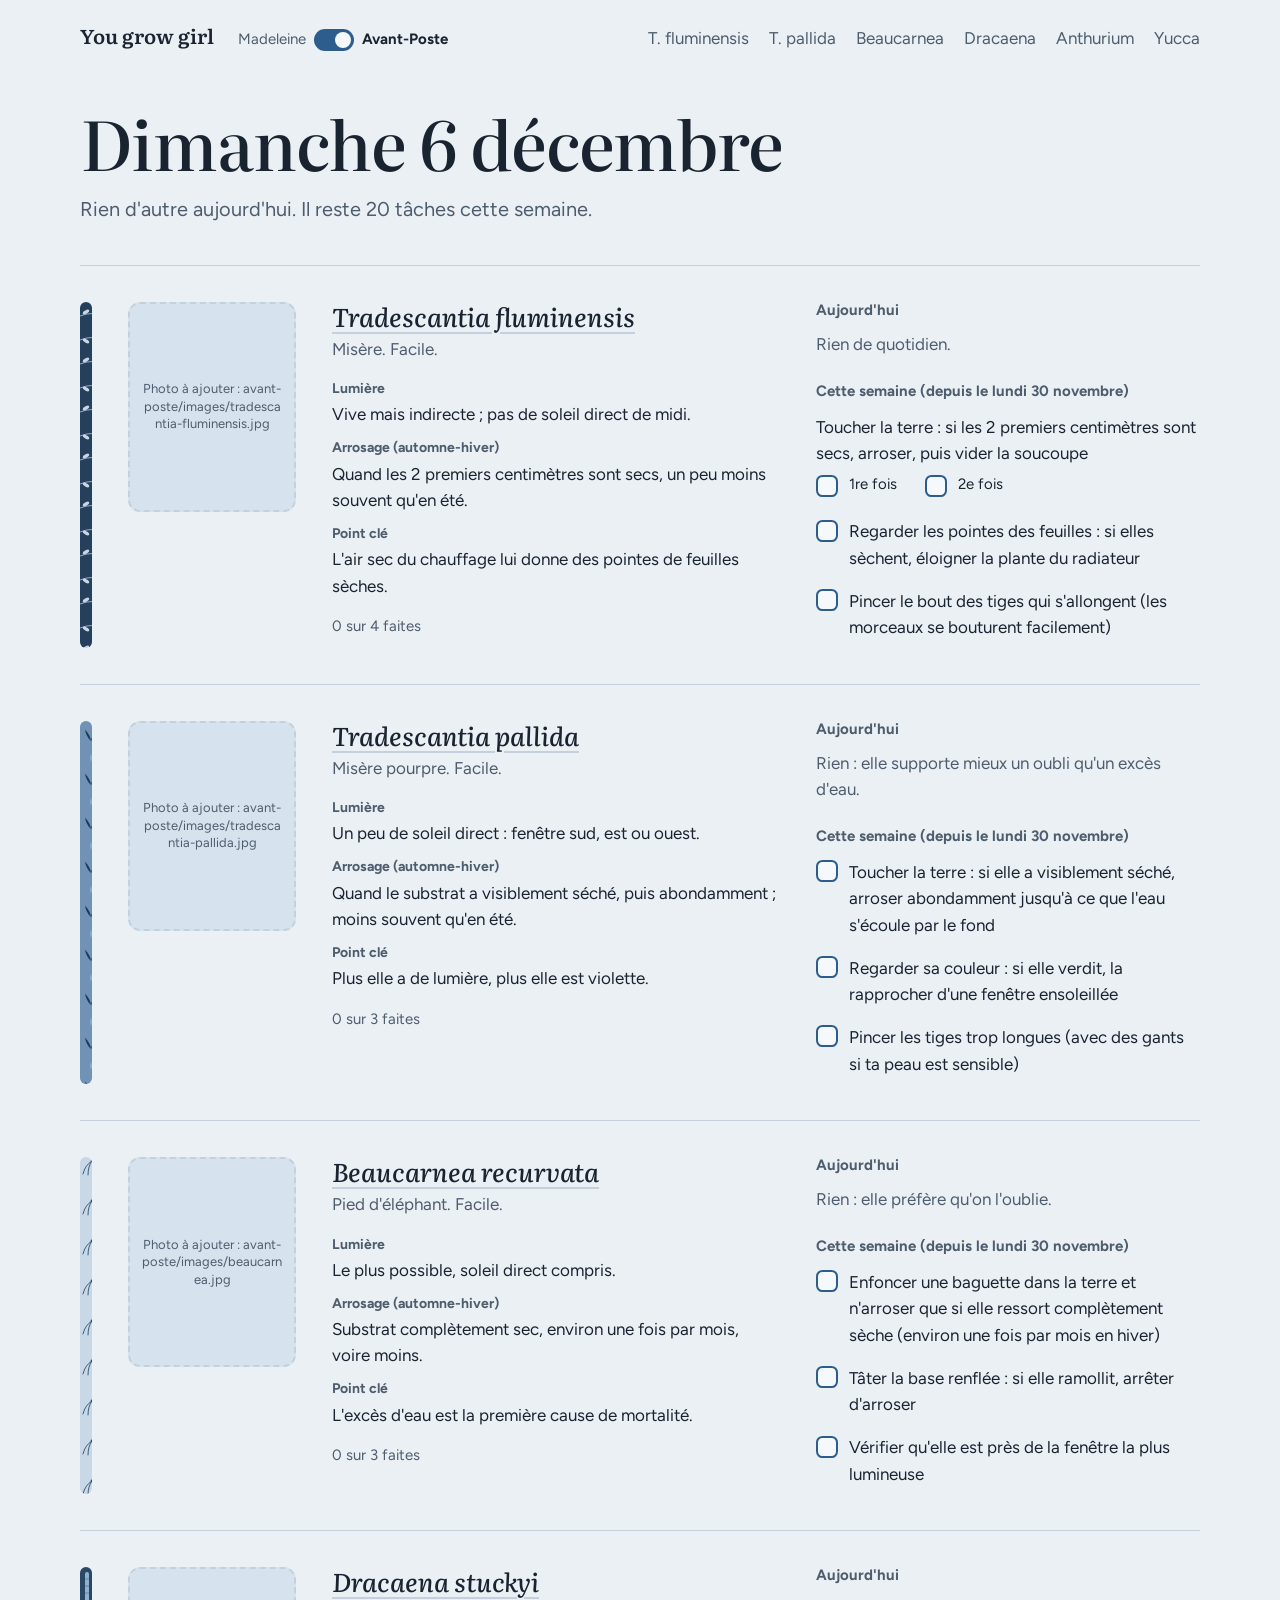
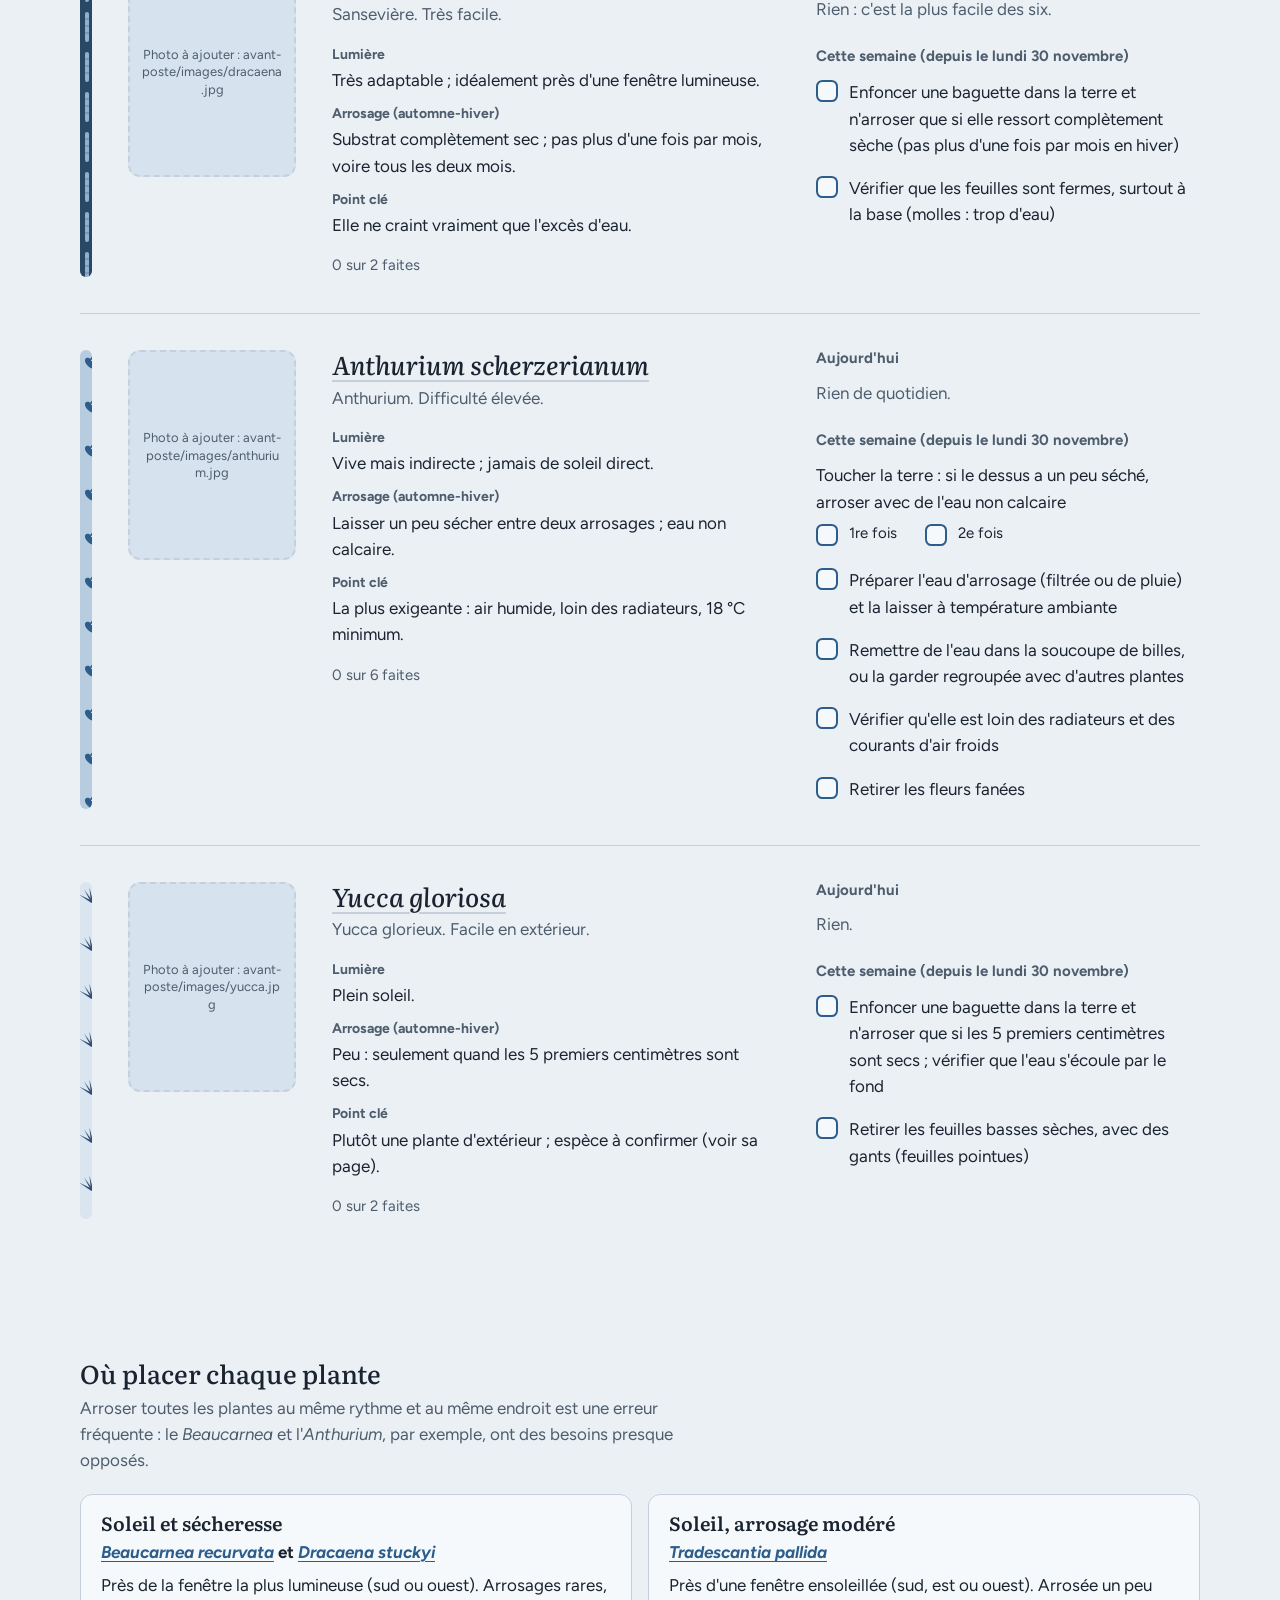
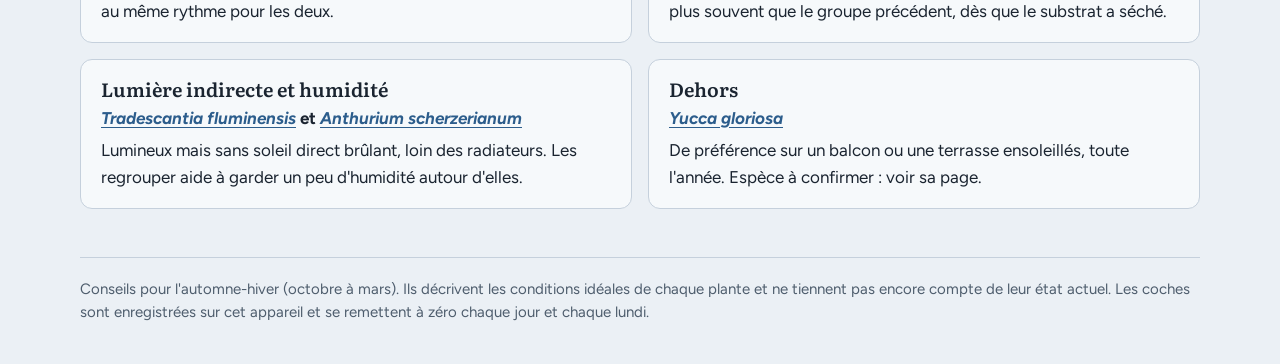
==== avant-poste/index.html @ feb4496c "Add files via upload" ====
<!doctype html>
<html lang="fr" data-version="avant-poste">
<head>
  <meta charset="utf-8">
  <meta name="viewport" content="width=device-width, initial-scale=1">
  <title>Avant-Poste — You grow girl</title>
  <meta name="description" content="Les plantes de l'Avant-Poste : ce dont chacune a besoin, et ce qu'il y a à faire cette semaine.">
  <link rel="icon" href="favicon.svg" type="image/svg+xml">
  <link rel="preconnect" href="https://fonts.googleapis.com">
  <link rel="preconnect" href="https://fonts.gstatic.com" crossorigin>
  <link rel="stylesheet" href="https://fonts.googleapis.com/css2?family=Figtree:ital,wght@0,400;0,600;0,700;1,400&amp;family=Literata:ital,opsz,wght@0,7..72,400..700;1,7..72,400..700&amp;display=swap">
  <link rel="stylesheet" href="../style.css">
</head>
<body>

  <header class="entete conteneur">
    <div class="entete-marque">
      <a class="marque" href="index.html">You grow girl</a>
      <a class="bascule" href="../index.html" aria-label="Passer aux plantes de Madeleine">
        <span class="bascule-nom">Madeleine</span>
        <span class="bascule-rail" aria-hidden="true"><span class="bascule-bouton"></span></span>
        <span class="bascule-nom est-actif">Avant-Poste</span>
      </a>
    </div>
    <nav aria-label="Pages des plantes de l'Avant-Poste">
      <ul class="nav-plantes">
        <li><a href="tradescantia-fluminensis.html">T. fluminensis</a></li>
        <li><a href="tradescantia-pallida.html">T. pallida</a></li>
        <li><a href="beaucarnea.html">Beaucarnea</a></li>
        <li><a href="dracaena.html">Dracaena</a></li>
        <li><a href="anthurium.html">Anthurium</a></li>
        <li><a href="yucca.html">Yucca</a></li>
      </ul>
    </nav>
  </header>

  <main class="conteneur">

    <section class="aujourdhui" aria-labelledby="titre-jour">
      <h1 id="titre-jour" data-date>Aujourd'hui</h1>
      <p class="resume" data-resume>Ce dont chaque plante de l'Avant-Poste a besoin, et ce qu'il y a à faire cette semaine.</p>
      <p class="alerte-stockage" data-alerte-stockage hidden>
        Ce navigateur n'enregistre pas les coches : elles disparaîtront si tu recharges la page.
        Vérifie que tu n'es pas en navigation privée.
      </p>
    </section>

    <ol class="lignes" aria-label="Plantes de l'Avant-Poste">

      <!-- ===== Tradescantia fluminensis ===== -->
      <li class="ligne" id="tradescantia-fluminensis">
        <div class="motif motif-tradescantia-fluminensis" aria-hidden="true"></div>
        <figure class="photo ligne-photo">
          <div class="cadre" data-vide="Photo à ajouter : avant-poste/images/tradescantia-fluminensis.jpg">
            <img src="images/tradescantia-fluminensis.jpg" alt="La misère de la coloc" loading="lazy"
                 onerror="this.closest('figure').classList.add('vide');">
          </div>
        </figure>
        <div class="ligne-infos">
          <h2><a href="tradescantia-fluminensis.html"><i>Tradescantia fluminensis</i></a></h2>
          <p class="ligne-sous-titre">Misère. Facile.</p>
          <dl class="consignes">
            <div><dt>Lumière</dt><dd>Vive mais indirecte ; pas de soleil direct de midi.</dd></div>
            <div><dt>Arrosage (automne-hiver)</dt><dd>Quand les 2 premiers centimètres sont secs, un peu moins souvent qu'en été.</dd></div>
            <div><dt>Point clé</dt><dd>L'air sec du chauffage lui donne des pointes de feuilles sèches.</dd></div>
          </dl>
          <p class="ligne-progres" data-resume-plante="tradescantia-fluminensis"></p>
        </div>
        <div class="ligne-taches" data-taches="tradescantia-fluminensis" data-niveau="3"></div>
      </li>
      <!-- ===== Tradescantia pallida ===== -->
      <li class="ligne" id="tradescantia-pallida">
        <div class="motif motif-tradescantia-pallida" aria-hidden="true"></div>
        <figure class="photo ligne-photo">
          <div class="cadre" data-vide="Photo à ajouter : avant-poste/images/tradescantia-pallida.jpg">
            <img src="images/tradescantia-pallida.jpg" alt="La misère pourpre de la coloc" loading="lazy"
                 onerror="this.closest('figure').classList.add('vide');">
          </div>
        </figure>
        <div class="ligne-infos">
          <h2><a href="tradescantia-pallida.html"><i>Tradescantia pallida</i></a></h2>
          <p class="ligne-sous-titre">Misère pourpre. Facile.</p>
          <dl class="consignes">
            <div><dt>Lumière</dt><dd>Un peu de soleil direct : fenêtre sud, est ou ouest.</dd></div>
            <div><dt>Arrosage (automne-hiver)</dt><dd>Quand le substrat a visiblement séché, puis abondamment ; moins souvent qu'en été.</dd></div>
            <div><dt>Point clé</dt><dd>Plus elle a de lumière, plus elle est violette.</dd></div>
          </dl>
          <p class="ligne-progres" data-resume-plante="tradescantia-pallida"></p>
        </div>
        <div class="ligne-taches" data-taches="tradescantia-pallida" data-niveau="3"></div>
      </li>
      <!-- ===== Beaucarnea recurvata ===== -->
      <li class="ligne" id="beaucarnea">
        <div class="motif motif-beaucarnea" aria-hidden="true"></div>
        <figure class="photo ligne-photo">
          <div class="cadre" data-vide="Photo à ajouter : avant-poste/images/beaucarnea.jpg">
            <img src="images/beaucarnea.jpg" alt="Le pied d'éléphant de la coloc" loading="lazy"
                 onerror="this.closest('figure').classList.add('vide');">
          </div>
        </figure>
        <div class="ligne-infos">
          <h2><a href="beaucarnea.html"><i>Beaucarnea recurvata</i></a></h2>
          <p class="ligne-sous-titre">Pied d'éléphant. Facile.</p>
          <dl class="consignes">
            <div><dt>Lumière</dt><dd>Le plus possible, soleil direct compris.</dd></div>
            <div><dt>Arrosage (automne-hiver)</dt><dd>Substrat complètement sec, environ une fois par mois, voire moins.</dd></div>
            <div><dt>Point clé</dt><dd>L'excès d'eau est la première cause de mortalité.</dd></div>
          </dl>
          <p class="ligne-progres" data-resume-plante="beaucarnea"></p>
        </div>
        <div class="ligne-taches" data-taches="beaucarnea" data-niveau="3"></div>
      </li>
      <!-- ===== Dracaena stuckyi ===== -->
      <li class="ligne" id="dracaena">
        <div class="motif motif-dracaena" aria-hidden="true"></div>
        <figure class="photo ligne-photo">
          <div class="cadre" data-vide="Photo à ajouter : avant-poste/images/dracaena.jpg">
            <img src="images/dracaena.jpg" alt="La sansevière de la coloc" loading="lazy"
                 onerror="this.closest('figure').classList.add('vide');">
          </div>
        </figure>
        <div class="ligne-infos">
          <h2><a href="dracaena.html"><i>Dracaena stuckyi</i></a></h2>
          <p class="ligne-sous-titre">Sansevière. Très facile.</p>
          <dl class="consignes">
            <div><dt>Lumière</dt><dd>Très adaptable ; idéalement près d'une fenêtre lumineuse.</dd></div>
            <div><dt>Arrosage (automne-hiver)</dt><dd>Substrat complètement sec ; pas plus d'une fois par mois, voire tous les deux mois.</dd></div>
            <div><dt>Point clé</dt><dd>Elle ne craint vraiment que l'excès d'eau.</dd></div>
          </dl>
          <p class="ligne-progres" data-resume-plante="dracaena"></p>
        </div>
        <div class="ligne-taches" data-taches="dracaena" data-niveau="3"></div>
      </li>
      <!-- ===== Anthurium scherzerianum ===== -->
      <li class="ligne" id="anthurium">
        <div class="motif motif-anthurium" aria-hidden="true"></div>
        <figure class="photo ligne-photo">
          <div class="cadre" data-vide="Photo à ajouter : avant-poste/images/anthurium.jpg">
            <img src="images/anthurium.jpg" alt="L'anthurium de la coloc" loading="lazy"
                 onerror="this.closest('figure').classList.add('vide');">
          </div>
        </figure>
        <div class="ligne-infos">
          <h2><a href="anthurium.html"><i>Anthurium scherzerianum</i></a></h2>
          <p class="ligne-sous-titre">Anthurium. Difficulté élevée.</p>
          <dl class="consignes">
            <div><dt>Lumière</dt><dd>Vive mais indirecte ; jamais de soleil direct.</dd></div>
            <div><dt>Arrosage (automne-hiver)</dt><dd>Laisser un peu sécher entre deux arrosages ; eau non calcaire.</dd></div>
            <div><dt>Point clé</dt><dd>La plus exigeante : air humide, loin des radiateurs, 18 °C minimum.</dd></div>
          </dl>
          <p class="ligne-progres" data-resume-plante="anthurium"></p>
        </div>
        <div class="ligne-taches" data-taches="anthurium" data-niveau="3"></div>
      </li>
      <!-- ===== Yucca gloriosa ===== -->
      <li class="ligne" id="yucca">
        <div class="motif motif-yucca" aria-hidden="true"></div>
        <figure class="photo ligne-photo">
          <div class="cadre" data-vide="Photo à ajouter : avant-poste/images/yucca.jpg">
            <img src="images/yucca.jpg" alt="Le yucca de la coloc" loading="lazy"
                 onerror="this.closest('figure').classList.add('vide');">
          </div>
        </figure>
        <div class="ligne-infos">
          <h2><a href="yucca.html"><i>Yucca gloriosa</i></a></h2>
          <p class="ligne-sous-titre">Yucca glorieux. Facile en extérieur.</p>
          <dl class="consignes">
            <div><dt>Lumière</dt><dd>Plein soleil.</dd></div>
            <div><dt>Arrosage (automne-hiver)</dt><dd>Peu : seulement quand les 5 premiers centimètres sont secs.</dd></div>
            <div><dt>Point clé</dt><dd>Plutôt une plante d'extérieur ; espèce à confirmer (voir sa page).</dd></div>
          </dl>
          <p class="ligne-progres" data-resume-plante="yucca"></p>
        </div>
        <div class="ligne-taches" data-taches="yucca" data-niveau="3"></div>
      </li>

    </ol>

    <section class="section" aria-labelledby="titre-groupes">
      <h2 id="titre-groupes">Où placer chaque plante</h2>
      <p class="section-note">Arroser toutes les plantes au même rythme et au même endroit est une erreur fréquente :
        le <i>Beaucarnea</i> et l'<i>Anthurium</i>, par exemple, ont des besoins presque opposés.</p>
      <ul class="groupes">
        <li class="groupe">
          <h3>Soleil et sécheresse</h3>
          <p class="groupe-plantes"><a href="beaucarnea.html"><i>Beaucarnea recurvata</i></a> et <a href="dracaena.html"><i>Dracaena stuckyi</i></a></p>
          <p>Près de la fenêtre la plus lumineuse (sud ou ouest). Arrosages rares, au même rythme pour les deux.</p>
        </li>
        <li class="groupe">
          <h3>Soleil, arrosage modéré</h3>
          <p class="groupe-plantes"><a href="tradescantia-pallida.html"><i>Tradescantia pallida</i></a></p>
          <p>Près d'une fenêtre ensoleillée (sud, est ou ouest). Arrosée un peu plus souvent que le groupe précédent, dès que le substrat a séché.</p>
        </li>
        <li class="groupe">
          <h3>Lumière indirecte et humidité</h3>
          <p class="groupe-plantes"><a href="tradescantia-fluminensis.html"><i>Tradescantia fluminensis</i></a> et <a href="anthurium.html"><i>Anthurium scherzerianum</i></a></p>
          <p>Lumineux mais sans soleil direct brûlant, loin des radiateurs. Les regrouper aide à garder un peu d'humidité autour d'elles.</p>
        </li>
        <li class="groupe">
          <h3>Dehors</h3>
          <p class="groupe-plantes"><a href="yucca.html"><i>Yucca gloriosa</i></a></p>
          <p>De préférence sur un balcon ou une terrasse ensoleillés, toute l'année. Espèce à confirmer : voir sa page.</p>
        </li>
      </ul>
    </section>

    <footer class="pied">
      Conseils pour l'automne-hiver (octobre à mars). Ils décrivent les conditions idéales de chaque plante
      et ne tiennent pas encore compte de leur état actuel. Les coches sont enregistrées sur cet appareil
      et se remettent à zéro chaque jour et chaque lundi.
    </footer>
  </main>

  <script src="taches.js"></script>
  <script src="../app.js"></script>
</body>
</html>
---- style.css ----
/* ==========================================================
   You grow girl — feuille de style commune à toutes les pages
   ========================================================== */

*,
*::before,
*::after {
  box-sizing: border-box;
}

:root {
  --fond: #ecf1eb;
  --surface: #f7faf5;
  --encre: #1b2a22;
  --encre-douce: #4f6157;
  --ligne: #c7d3c9;
  --feuille: #2d6847;
  --feuille-pale: #d7e7db;
  --alerte: #8a5d0b;
  --titre: "Literata", Georgia, "Times New Roman", serif;
  --texte: "Figtree", system-ui, -apple-system, "Segoe UI", sans-serif;
  --largeur: 74rem;
  color-scheme: light;
}

@media (prefers-color-scheme: dark) {
  :root {
    --fond: #111a15;
    --surface: #18231d;
    --encre: #e0e8e2;
    --encre-douce: #a2b3a8;
    --ligne: #2b3a31;
    --feuille: #82c59e;
    --feuille-pale: #1e3428;
    --alerte: #e2b65c;
    color-scheme: dark;
  }
}

/* Version Avant-Poste : même site, camaïeu de bleu.
   Activée par <html data-version="avant-poste"> dans les pages du dossier avant-poste. */

:root[data-version="avant-poste"] {
  --fond: #ebf0f5;
  --surface: #f6f9fb;
  --encre: #1a2430;
  --encre-douce: #4e5d6d;
  --ligne: #c5d0dc;
  --feuille: #2c5d8c;
  --feuille-pale: #d6e3ef;
}

@media (prefers-color-scheme: dark) {
  :root[data-version="avant-poste"] {
    --fond: #10161d;
    --surface: #17202a;
    --encre: #dfe6ee;
    --encre-douce: #a1afbf;
    --ligne: #2a3644;
    --feuille: #85b3e0;
    --feuille-pale: #1c2c3e;
  }
}

html {
  -webkit-text-size-adjust: 100%;
}

body {
  margin: 0;
  background: var(--fond);
  color: var(--encre);
  font-family: var(--texte);
  font-size: 1.0625rem;
  line-height: 1.55;
}

img {
  display: block;
  max-width: 100%;
}

a {
  color: var(--feuille);
  text-underline-offset: 0.18em;
}

a:hover {
  text-decoration-thickness: 2px;
}

:focus-visible {
  outline: 3px solid var(--feuille);
  outline-offset: 3px;
  border-radius: 4px;
}

h1,
h2,
h3 {
  margin: 0;
  font-family: var(--titre);
  font-weight: 600;
  line-height: 1.15;
}

p {
  margin: 0;
}

.conteneur {
  max-width: var(--largeur);
  margin: 0 auto;
  padding: 0 1rem;
}

@media (min-width: 40rem) {
  .conteneur {
    padding: 0 2rem;
  }
}

.visuellement-cache {
  position: absolute;
  width: 1px;
  height: 1px;
  overflow: hidden;
  clip: rect(0 0 0 0);
  clip-path: inset(50%);
  white-space: nowrap;
}

/* ---------- Motifs de feuilles ---------- */

.motif {
  background-color: var(--feuille);
  background-repeat: repeat;
}

.motif-fittonia { background-image: url("motifs/fittonia.svg"); }
.motif-begonia { background-image: url("motifs/begonia.svg"); }
.motif-goeppertia { background-image: url("motifs/goeppertia.svg"); }
.motif-pothos { background-image: url("motifs/pothos.svg"); }
.motif-boutures { background-image: url("motifs/boutures.svg"); }

.motif-tradescantia-fluminensis { background-image: url("avant-poste/motifs/tradescantia-fluminensis.svg"); }
.motif-tradescantia-pallida { background-image: url("avant-poste/motifs/tradescantia-pallida.svg"); }
.motif-beaucarnea { background-image: url("avant-poste/motifs/beaucarnea.svg"); }
.motif-dracaena { background-image: url("avant-poste/motifs/dracaena.svg"); }
.motif-anthurium { background-image: url("avant-poste/motifs/anthurium.svg"); }
.motif-yucca { background-image: url("avant-poste/motifs/yucca.svg"); }

/* ---------- En-tête ---------- */

.entete {
  display: flex;
  flex-wrap: wrap;
  align-items: baseline;
  justify-content: space-between;
  gap: 0.75rem 2rem;
  padding-top: 1.25rem;
  padding-bottom: 1.25rem;
}

.entete-marque {
  display: flex;
  flex-wrap: wrap;
  align-items: baseline;
  gap: 0.5rem 1.5rem;
}

.marque {
  font-family: var(--titre);
  font-size: 1.25rem;
  font-weight: 600;
  color: var(--encre);
  text-decoration: none;
}

/* ---------- Bascule Madeleine / Avant-Poste ---------- */

.bascule {
  display: inline-flex;
  align-items: center;
  gap: 0.5rem;
  margin: -0.35rem -0.6rem;
  padding: 0.35rem 0.6rem;
  border-radius: 999px;
  font-size: 0.9375rem;
  color: var(--encre-douce);
  text-decoration: none;
}

.bascule:hover {
  background: var(--feuille-pale);
}

.bascule-nom.est-actif {
  color: var(--encre);
  font-weight: 700;
}

.bascule-rail {
  position: relative;
  flex: none;
  width: 2.5rem;
  height: 1.375rem;
  border-radius: 999px;
  background: var(--feuille);
}

.bascule-bouton {
  position: absolute;
  top: 0.1875rem;
  left: 0.1875rem;
  width: 1rem;
  height: 1rem;
  border-radius: 50%;
  background: var(--surface);
  transition: transform 0.2s ease;
}

/* Au survol, le bouton glisse un peu vers l'autre côté. */
.bascule:hover .bascule-bouton {
  transform: translateX(0.25rem);
}

:root[data-version="avant-poste"] .bascule-bouton {
  transform: translateX(1.125rem);
}

:root[data-version="avant-poste"] .bascule:hover .bascule-bouton {
  transform: translateX(0.875rem);
}

.nav-plantes {
  display: flex;
  flex-wrap: wrap;
  gap: 0.25rem 1.25rem;
  margin: 0;
  padding: 0;
  list-style: none;
}

.nav-plantes a {
  color: var(--encre-douce);
  text-decoration: none;
  padding: 0.25rem 0;
}

.nav-plantes a:hover {
  color: var(--encre);
  text-decoration: underline;
}

.nav-plantes a[aria-current="page"] {
  color: var(--encre);
  font-weight: 700;
  text-decoration: underline;
  text-decoration-color: var(--feuille);
  text-decoration-thickness: 2px;
}

/* ---------- Accueil : la journée ---------- */

.aujourdhui {
  padding: 2rem 0 2.5rem;
}

.aujourdhui h1 {
  font-size: clamp(2.4rem, 7vw, 4.25rem);
  font-weight: 500;
  letter-spacing: -0.015em;
}

.resume {
  max-width: 36rem;
  margin-top: 0.75rem;
  font-size: 1.25rem;
  color: var(--encre-douce);
}

.alerte-stockage {
  max-width: 40rem;
  margin-top: 1rem;
  color: var(--alerte);
}

/* ---------- Accueil : une ligne par plante ---------- */

.lignes {
  margin: 0;
  padding: 0 0 3rem;
  list-style: none;
}

.ligne {
  display: grid;
  grid-template-columns: 6.5rem minmax(0, 1fr);
  grid-template-areas:
    "motif motif"
    "photo infos"
    "taches taches";
  gap: 1rem 1.25rem;
  padding: 0 0 2.25rem;
}

.ligne + .ligne {
  padding-top: 0;
}

.ligne .motif {
  grid-area: motif;
  height: 0.9rem;
  border-radius: 0.3rem;
}

.ligne-photo {
  grid-area: photo;
  align-self: start;
}

.ligne-infos {
  grid-area: infos;
}

.ligne-taches {
  grid-area: taches;
}

.ligne h2 {
  font-size: 1.6rem;
  font-weight: 500;
}

.ligne h2 a {
  color: var(--encre);
  text-decoration-color: var(--ligne);
  text-decoration-thickness: 2px;
}

.ligne h2 a:hover {
  text-decoration-color: var(--feuille);
}

.ligne-sous-titre {
  margin-top: 0.3rem;
  color: var(--encre-douce);
}

.consignes {
  display: grid;
  gap: 0.6rem;
  margin: 1rem 0 0;
}

.consignes div {
  display: grid;
  gap: 0.1rem;
}

.consignes dt {
  font-size: 0.875rem;
  font-weight: 700;
  color: var(--encre-douce);
}

.consignes dd {
  margin: 0;
}

.ligne-progres {
  display: inline-block;
  margin-top: 1rem;
  font-size: 0.9375rem;
  color: var(--encre-douce);
}

.ligne-progres.est-complet {
  color: var(--feuille);
  font-weight: 700;
}

@media (min-width: 48rem) {
  .ligne {
    grid-template-columns: 0.75rem 9rem minmax(0, 1fr);
    grid-template-areas:
      "motif photo infos"
      "motif photo taches";
    gap: 1.25rem 1.75rem;
    padding: 2.25rem 0;
    border-top: 1px solid var(--ligne);
  }

  .ligne + .ligne {
    padding-top: 2.25rem;
  }

  .ligne .motif {
    height: auto;
    border-radius: 0.375rem;
  }
}

@media (min-width: 68rem) {
  .ligne {
    grid-template-columns: 0.75rem 10.5rem minmax(0, 1fr) minmax(19rem, 24rem);
    grid-template-areas: "motif photo infos taches";
    gap: 2.25rem;
  }

  .consignes {
    max-width: 34rem;
  }
}

/* ---------- Photos ---------- */

.photo {
  margin: 0;
}

.cadre {
  position: relative;
  overflow: hidden;
  aspect-ratio: 4 / 5;
  border-radius: 0.75rem;
  background: var(--feuille-pale);
}

.cadre img {
  width: 100%;
  height: 100%;
  object-fit: cover;
}

.photo.vide .cadre img {
  display: none;
}

.photo.vide .cadre::after {
  content: attr(data-vide);
  position: absolute;
  inset: 0;
  display: grid;
  place-items: center;
  padding: 0.75rem;
  border: 2px dashed var(--ligne);
  border-radius: inherit;
  font-size: 0.8125rem;
  line-height: 1.35;
  text-align: center;
  color: var(--encre-douce);
  overflow-wrap: anywhere;
}

.photo figcaption {
  margin-top: 0.5rem;
  font-size: 0.875rem;
  color: var(--encre-douce);
}

.photo.vide .credit {
  display: none;
}

/* ---------- Todo lists ---------- */

.taches-groupe + .taches-groupe {
  margin-top: 1.25rem;
}

.taches-titre {
  margin-bottom: 0.4rem;
  font-family: var(--texte);
  font-size: 0.9375rem;
  font-weight: 700;
  color: var(--encre-douce);
}

.taches-vide {
  padding: 0.35rem 0;
  color: var(--encre-douce);
}

.taches-liste {
  display: grid;
  gap: 0.15rem;
  margin: 0;
  padding: 0;
  list-style: none;
}

.tache {
  position: relative;
  display: flex;
  align-items: flex-start;
  gap: 0.7rem;
  margin: 0 -0.5rem;
  padding: 0.45rem 0.5rem;
  border-radius: 0.5rem;
  cursor: pointer;
}

.tache:hover {
  background: var(--feuille-pale);
}

.tache input {
  position: absolute;
  opacity: 0;
  width: 1px;
  height: 1px;
  margin: 0;
}

.case {
  flex: none;
  display: grid;
  place-items: center;
  width: 1.375rem;
  height: 1.375rem;
  margin-top: 0.08rem;
  border: 2px solid var(--feuille);
  border-radius: 0.4rem;
  background: var(--surface);
  transition: background-color 0.15s ease;
}

.case::after {
  content: "";
  width: 0.375rem;
  height: 0.7rem;
  margin-top: -0.15rem;
  border: solid var(--surface);
  border-width: 0 0.17rem 0.17rem 0;
  transform: rotate(45deg) scale(0);
  transition: transform 0.15s ease;
}

.tache input:checked + .case {
  background: var(--feuille);
}

.tache input:checked + .case::after {
  transform: rotate(45deg) scale(1);
}

.tache input:focus-visible + .case {
  outline: 3px solid var(--feuille);
  outline-offset: 2px;
}

.tache input:checked ~ .tache-texte {
  color: var(--encre-douce);
  text-decoration: line-through;
  text-decoration-color: var(--feuille);
}

.tache-multiple {
  padding: 0.45rem 0;
}

.tache-multiple > .tache-texte {
  display: block;
}

.tache-fois {
  display: flex;
  flex-wrap: wrap;
  gap: 0.25rem 1.25rem;
  margin-top: 0.15rem;
}

.tache-pastille {
  margin: 0;
  padding: 0.3rem 0.5rem 0.3rem 0;
}

.tache-pastille .tache-texte {
  font-size: 0.9375rem;
}

/* ---------- Page d'une plante ---------- */

.bandeau {
  height: clamp(4.5rem, 12vw, 8rem);
}

.titre-plante {
  padding: 2rem 0 2rem;
}

.titre-plante h1 {
  font-size: clamp(2.25rem, 6.5vw, 3.75rem);
  font-weight: 500;
  letter-spacing: -0.015em;
}

.nom-commun {
  margin-top: 0.4rem;
  font-family: var(--titre);
  font-size: 1.3rem;
  color: var(--encre-douce);
}

.chapeau {
  max-width: 40rem;
  margin-top: 1rem;
  font-size: 1.1875rem;
}

.plante-haut {
  display: grid;
  gap: 2rem;
}

.plante-photos {
  display: grid;
  grid-template-columns: 1fr;
  gap: 1rem;
  align-self: start;
}

.plante-fiche {
  display: grid;
  gap: 2.25rem;
}

.plante-fiche h2,
.section h2 {
  font-size: 1.6rem;
  font-weight: 500;
}

.fiche {
  margin: 0.9rem 0 0;
}

.fiche div {
  display: grid;
  gap: 0.15rem;
  padding: 0.7rem 0;
  border-top: 1px solid var(--ligne);
}

.fiche dt {
  font-weight: 700;
  color: var(--encre-douce);
}

.fiche dd {
  margin: 0;
  max-width: 40rem;
}

@media (min-width: 40rem) {
  .fiche div {
    grid-template-columns: 9.5rem minmax(0, 1fr);
    gap: 1rem;
  }
}

@media (min-width: 60rem) {
  .plante-haut {
    grid-template-columns: minmax(0, 5fr) minmax(0, 7fr);
    gap: 3rem;
  }

  .plante-photos {
    position: sticky;
    top: 1.5rem;
    grid-template-columns: 1fr;
  }
}

.section {
  margin-top: 3.5rem;
}

.section-note {
  max-width: 40rem;
  margin-top: 0.4rem;
  color: var(--encre-douce);
}

.colonnes-taches {
  margin-top: 1.25rem;
}

@media (min-width: 48rem) {
  .colonnes-taches {
    display: grid;
    grid-template-columns: minmax(0, 1fr) minmax(0, 2fr);
    gap: 2.5rem;
  }

  .colonnes-taches .taches-groupe + .taches-groupe {
    margin-top: 0;
  }
}

/* ---------- Problèmes fréquents (toggle) ---------- */

.problemes {
  margin-top: 3.5rem;
  border-top: 1px solid var(--ligne);
  border-bottom: 1px solid var(--ligne);
}

.problemes summary {
  display: flex;
  align-items: center;
  justify-content: space-between;
  gap: 1rem;
  padding: 1.1rem 0;
  cursor: pointer;
  list-style: none;
}

.problemes summary::-webkit-details-marker {
  display: none;
}

.problemes summary h2 {
  font-size: 1.6rem;
  font-weight: 500;
}

.problemes-compte {
  color: var(--encre-douce);
  font-family: var(--texte);
  font-size: 1rem;
  font-weight: 400;
}

.chevron {
  flex: none;
  width: 0.75rem;
  height: 0.75rem;
  margin-right: 0.25rem;
  border: solid var(--encre);
  border-width: 0 2px 2px 0;
  transform: rotate(45deg);
  transition: transform 0.2s ease;
}

.problemes[open] .chevron {
  transform: rotate(-135deg);
}

.problemes-liste {
  display: grid;
  gap: 0;
  padding-bottom: 1.5rem;
}

.probleme {
  padding: 1.1rem 0;
  border-top: 1px solid var(--ligne);
}

.probleme h3 {
  font-family: var(--texte);
  font-size: 1.0625rem;
  font-weight: 700;
}

.probleme p {
  max-width: 44rem;
  margin-top: 0.35rem;
}

.etiquette {
  font-weight: 700;
  color: var(--alerte);
}

@media (min-width: 60rem) {
  .problemes-liste {
    grid-template-columns: 1fr 1fr;
    column-gap: 3rem;
  }
}

/* ---------- Boutures ---------- */

.etapes {
  display: grid;
  gap: 0.9rem;
  max-width: 44rem;
  margin: 1rem 0 0;
  padding-left: 1.4rem;
}

.etapes li::marker {
  font-family: var(--titre);
  font-weight: 600;
  color: var(--feuille);
}

.suivi-liste {
  display: grid;
  gap: 1rem;
  margin-top: 1rem;
}

.suivi-bouture {
  margin: 0;
  padding: 1rem 0 0.25rem;
  border: 0;
  border-top: 1px solid var(--ligne);
}

.suivi-bouture legend {
  float: left;
  width: 100%;
  padding: 0;
  margin-bottom: 0.6rem;
  font-weight: 700;
}

.suivi-champs {
  clear: both;
  display: grid;
  gap: 0.6rem 1.25rem;
}

@media (min-width: 30rem) {
  .suivi-champs {
    grid-template-columns: repeat(auto-fill, minmax(10.5rem, 1fr));
  }
}

.suivi-champs label {
  display: grid;
  gap: 0.2rem;
  font-size: 0.9375rem;
  color: var(--encre-douce);
}

.suivi-champs input {
  width: 100%;
  min-height: 2.5rem;
  padding: 0.35rem 0.5rem;
  border: 1px solid var(--ligne);
  border-radius: 0.5rem;
  background: var(--surface);
  color: var(--encre);
  font: inherit;
}

.suivi-destination {
  margin-top: 0.6rem;
  font-size: 0.9375rem;
  color: var(--encre-douce);
}

/* ---------- Sources et pied de page ---------- */

.sources {
  margin-top: 3rem;
  font-size: 0.9375rem;
  color: var(--encre-douce);
}

.sources h2 {
  font-family: var(--texte);
  font-size: 1rem;
  font-weight: 700;
}

.sources ul {
  margin: 0.5rem 0 0;
  padding-left: 1.1rem;
}

.pied {
  margin-top: 3rem;
  padding-top: 1.25rem;
  padding-bottom: 2.5rem;
  border-top: 1px solid var(--ligne);
  font-size: 0.9375rem;
  color: var(--encre-douce);
}

/* ---------- Encadré « À savoir » ---------- */

.note {
  max-width: 46rem;
  margin-top: 2.5rem;
  padding: 1rem 1.25rem;
  border-left: 4px solid var(--alerte);
  border-radius: 0 0.5rem 0.5rem 0;
  background: var(--surface);
}

.note h2 {
  font-family: var(--texte);
  font-size: 1.0625rem;
  font-weight: 700;
}

.note p {
  margin-top: 0.5rem;
}

/* ---------- Avant-Poste : regrouper les plantes ---------- */

.groupes {
  display: grid;
  gap: 1rem;
  margin: 1.25rem 0 0;
  padding: 0;
  list-style: none;
}

@media (min-width: 48rem) {
  .groupes {
    grid-template-columns: repeat(2, minmax(0, 1fr));
  }
}

.groupe {
  padding: 1.1rem 1.25rem;
  border: 1px solid var(--ligne);
  border-radius: 0.75rem;
  background: var(--surface);
}

.groupe h3 {
  font-size: 1.2rem;
  font-weight: 600;
}

.groupe-plantes {
  margin-top: 0.3rem;
  font-weight: 700;
}

.groupe p + p {
  margin-top: 0.4rem;
}

@media (prefers-reduced-motion: reduce) {
  .case,
  .case::after,
  .chevron,
  .bascule-bouton {
    transition: none;
  }
}
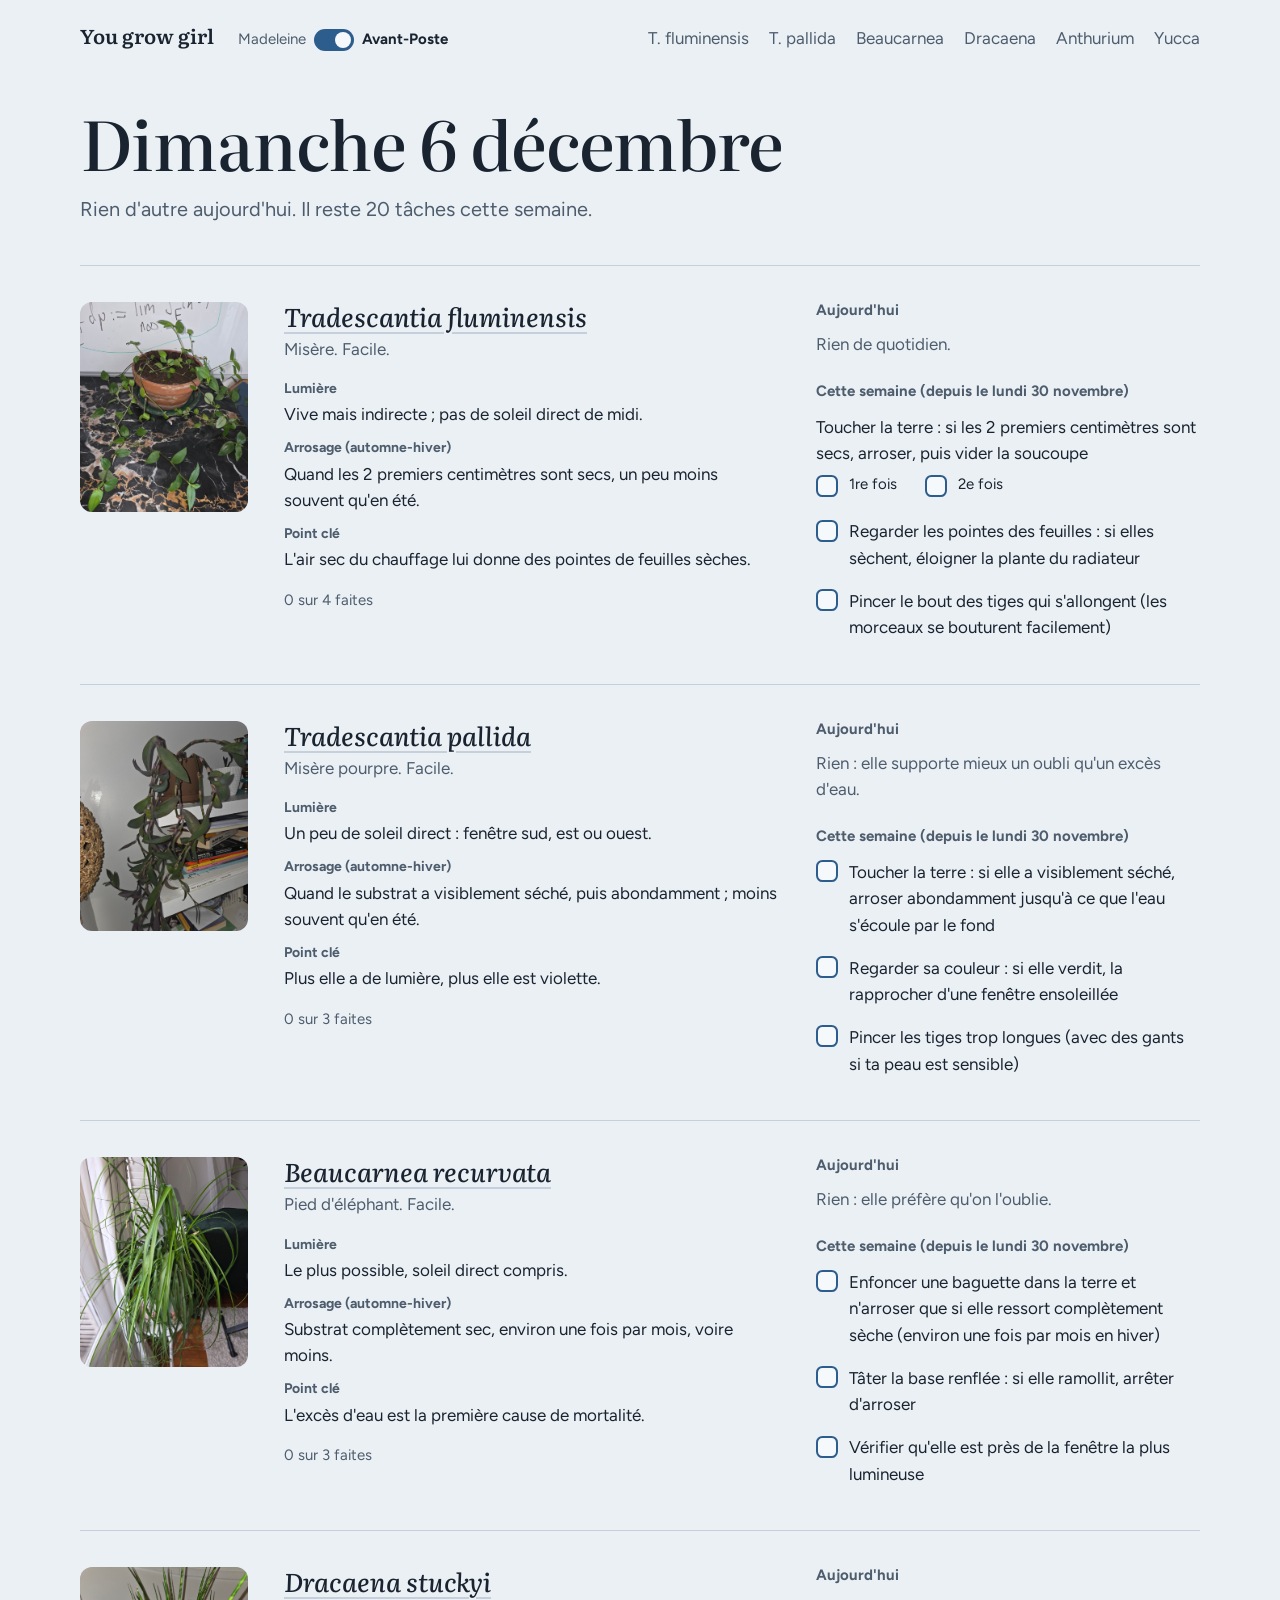
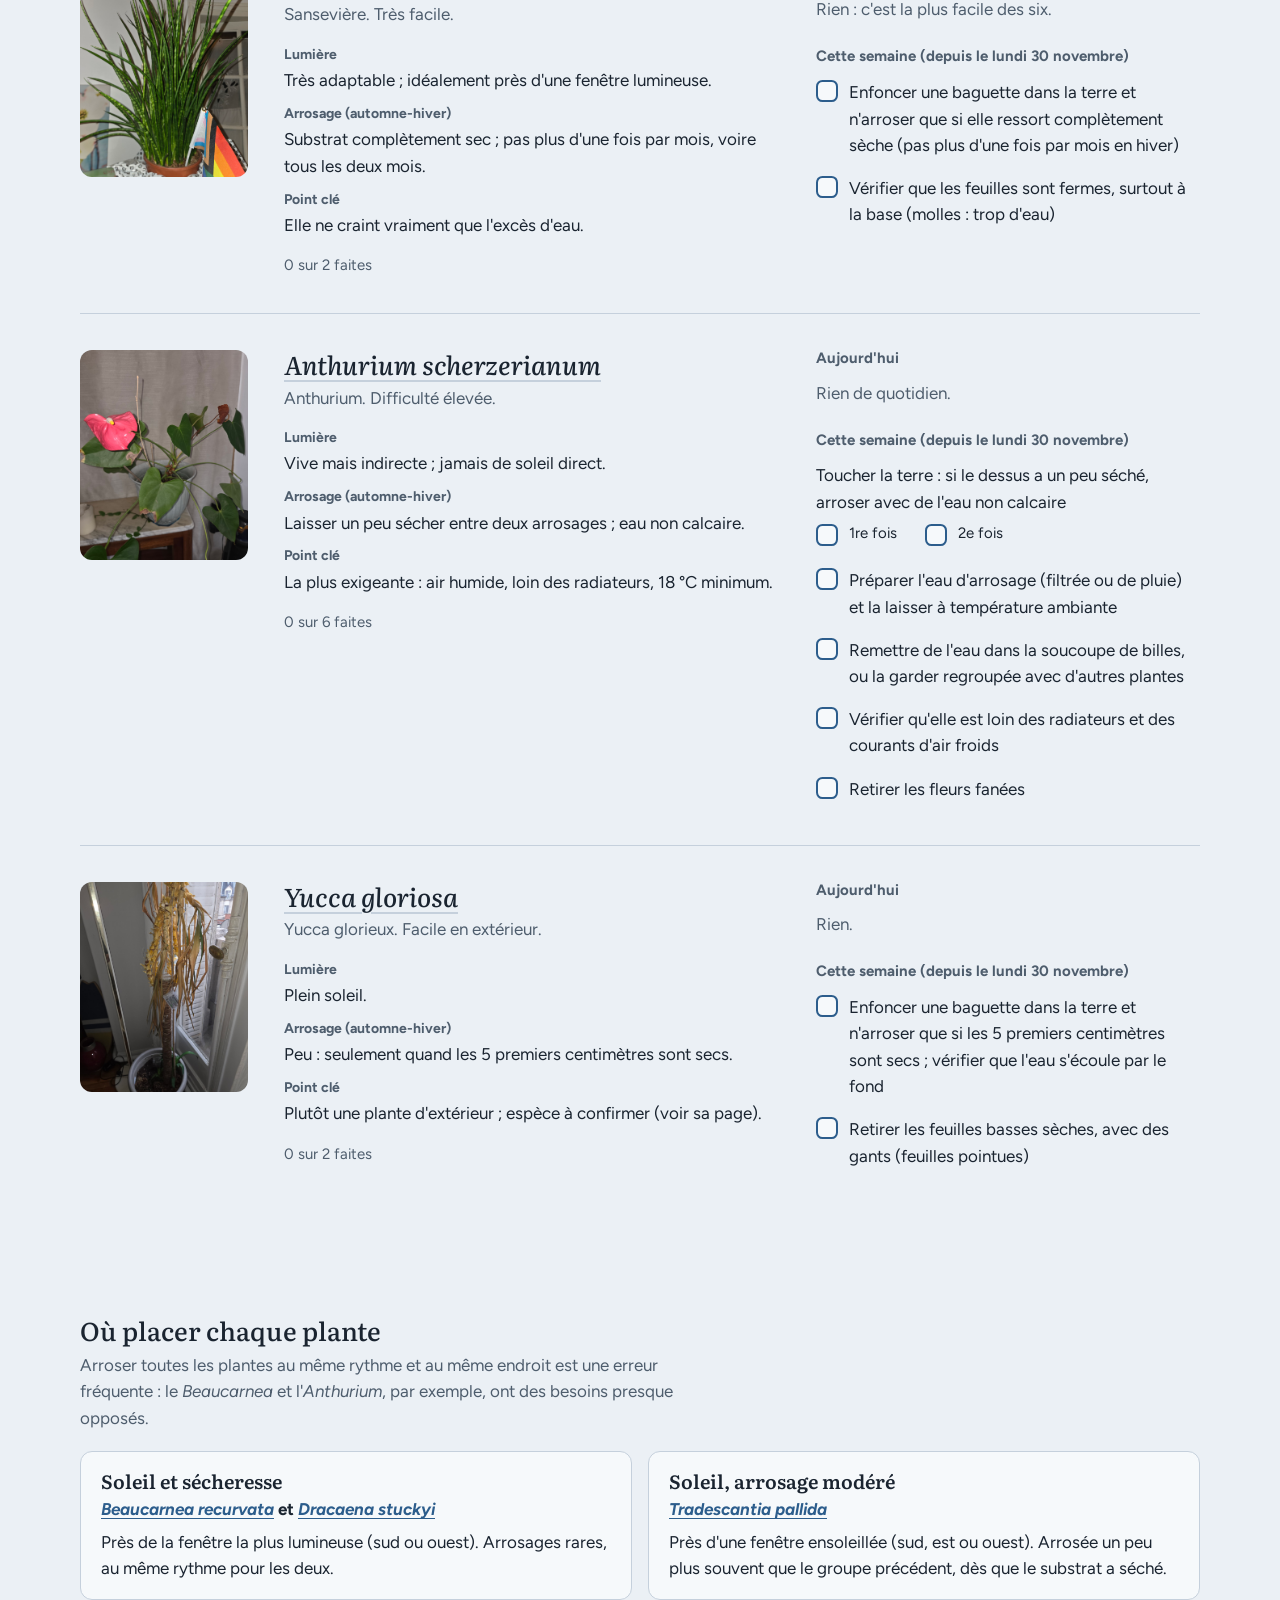
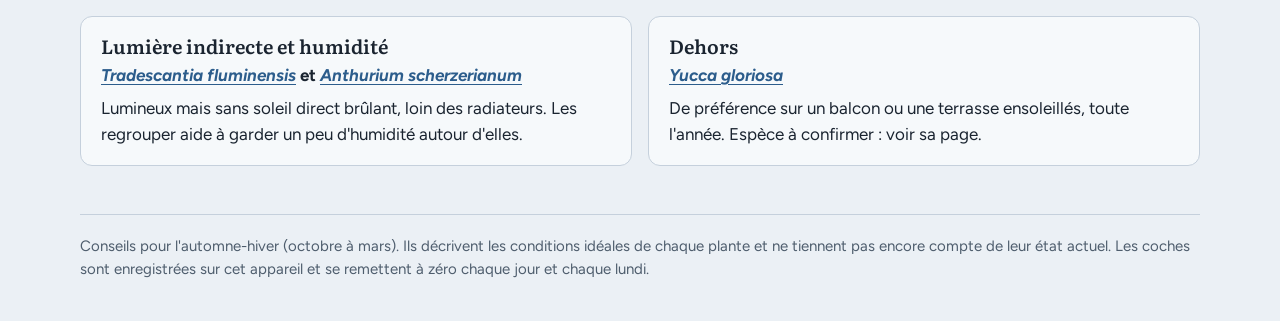
==== commit 7efcf8d5: "Retirer les barres vertes décoratives de la liste des plantes Les barres à motif à gauche de chaque " ====
--- a/avant-poste/index.html
+++ b/avant-poste/index.html
@@ -49,7 +49,6 @@
 
       <!-- ===== Tradescantia fluminensis ===== -->
       <li class="ligne" id="tradescantia-fluminensis">
-        <div class="motif motif-tradescantia-fluminensis" aria-hidden="true"></div>
         <figure class="photo ligne-photo">
           <div class="cadre" data-vide="Photo à ajouter : avant-poste/images/tradescantia-fluminensis.jpg">
             <img src="images/tradescantia-fluminensis.jpg" alt="La misère de la coloc" loading="lazy"
@@ -70,7 +69,6 @@
       </li>
       <!-- ===== Tradescantia pallida ===== -->
       <li class="ligne" id="tradescantia-pallida">
-        <div class="motif motif-tradescantia-pallida" aria-hidden="true"></div>
         <figure class="photo ligne-photo">
           <div class="cadre" data-vide="Photo à ajouter : avant-poste/images/tradescantia-pallida.jpg">
             <img src="images/tradescantia-pallida.jpg" alt="La misère pourpre de la coloc" loading="lazy"
@@ -91,7 +89,6 @@
       </li>
       <!-- ===== Beaucarnea recurvata ===== -->
       <li class="ligne" id="beaucarnea">
-        <div class="motif motif-beaucarnea" aria-hidden="true"></div>
         <figure class="photo ligne-photo">
           <div class="cadre" data-vide="Photo à ajouter : avant-poste/images/beaucarnea.jpg">
             <img src="images/beaucarnea.jpg" alt="Le pied d'éléphant de la coloc" loading="lazy"
@@ -112,7 +109,6 @@
       </li>
       <!-- ===== Dracaena stuckyi ===== -->
       <li class="ligne" id="dracaena">
-        <div class="motif motif-dracaena" aria-hidden="true"></div>
         <figure class="photo ligne-photo">
           <div class="cadre" data-vide="Photo à ajouter : avant-poste/images/dracaena.jpg">
             <img src="images/dracaena.jpg" alt="La sansevière de la coloc" loading="lazy"
@@ -133,7 +129,6 @@
       </li>
       <!-- ===== Anthurium scherzerianum ===== -->
       <li class="ligne" id="anthurium">
-        <div class="motif motif-anthurium" aria-hidden="true"></div>
         <figure class="photo ligne-photo">
           <div class="cadre" data-vide="Photo à ajouter : avant-poste/images/anthurium.jpg">
             <img src="images/anthurium.jpg" alt="L'anthurium de la coloc" loading="lazy"
@@ -154,7 +149,6 @@
       </li>
       <!-- ===== Yucca gloriosa ===== -->
       <li class="ligne" id="yucca">
-        <div class="motif motif-yucca" aria-hidden="true"></div>
         <figure class="photo ligne-photo">
           <div class="cadre" data-vide="Photo à ajouter : avant-poste/images/yucca.jpg">
             <img src="images/yucca.jpg" alt="Le yucca de la coloc" loading="lazy"
--- a/style.css
+++ b/style.css
@@ -298,21 +298,11 @@
   display: grid;
   grid-template-columns: 6.5rem minmax(0, 1fr);
   grid-template-areas:
-    "motif motif"
     "photo infos"
     "taches taches";
   gap: 1rem 1.25rem;
-  padding: 0 0 2.25rem;
-}
-
-.ligne + .ligne {
-  padding-top: 0;
-}
-
-.ligne .motif {
-  grid-area: motif;
-  height: 0.9rem;
-  border-radius: 0.3rem;
+  padding: 1.75rem 0;
+  border-top: 1px solid var(--ligne);
 }
 
 .ligne-photo {
@@ -383,10 +373,10 @@
 
 @media (min-width: 48rem) {
   .ligne {
-    grid-template-columns: 0.75rem 9rem minmax(0, 1fr);
+    grid-template-columns: 9rem minmax(0, 1fr);
     grid-template-areas:
-      "motif photo infos"
-      "motif photo taches";
+      "photo infos"
+      "photo taches";
     gap: 1.25rem 1.75rem;
     padding: 2.25rem 0;
     border-top: 1px solid var(--ligne);
@@ -395,17 +385,12 @@
   .ligne + .ligne {
     padding-top: 2.25rem;
   }
-
-  .ligne .motif {
-    height: auto;
-    border-radius: 0.375rem;
-  }
 }
 
 @media (min-width: 68rem) {
   .ligne {
-    grid-template-columns: 0.75rem 10.5rem minmax(0, 1fr) minmax(19rem, 24rem);
-    grid-template-areas: "motif photo infos taches";
+    grid-template-columns: 10.5rem minmax(0, 1fr) minmax(19rem, 24rem);
+    grid-template-areas: "photo infos taches";
     gap: 2.25rem;
   }
 
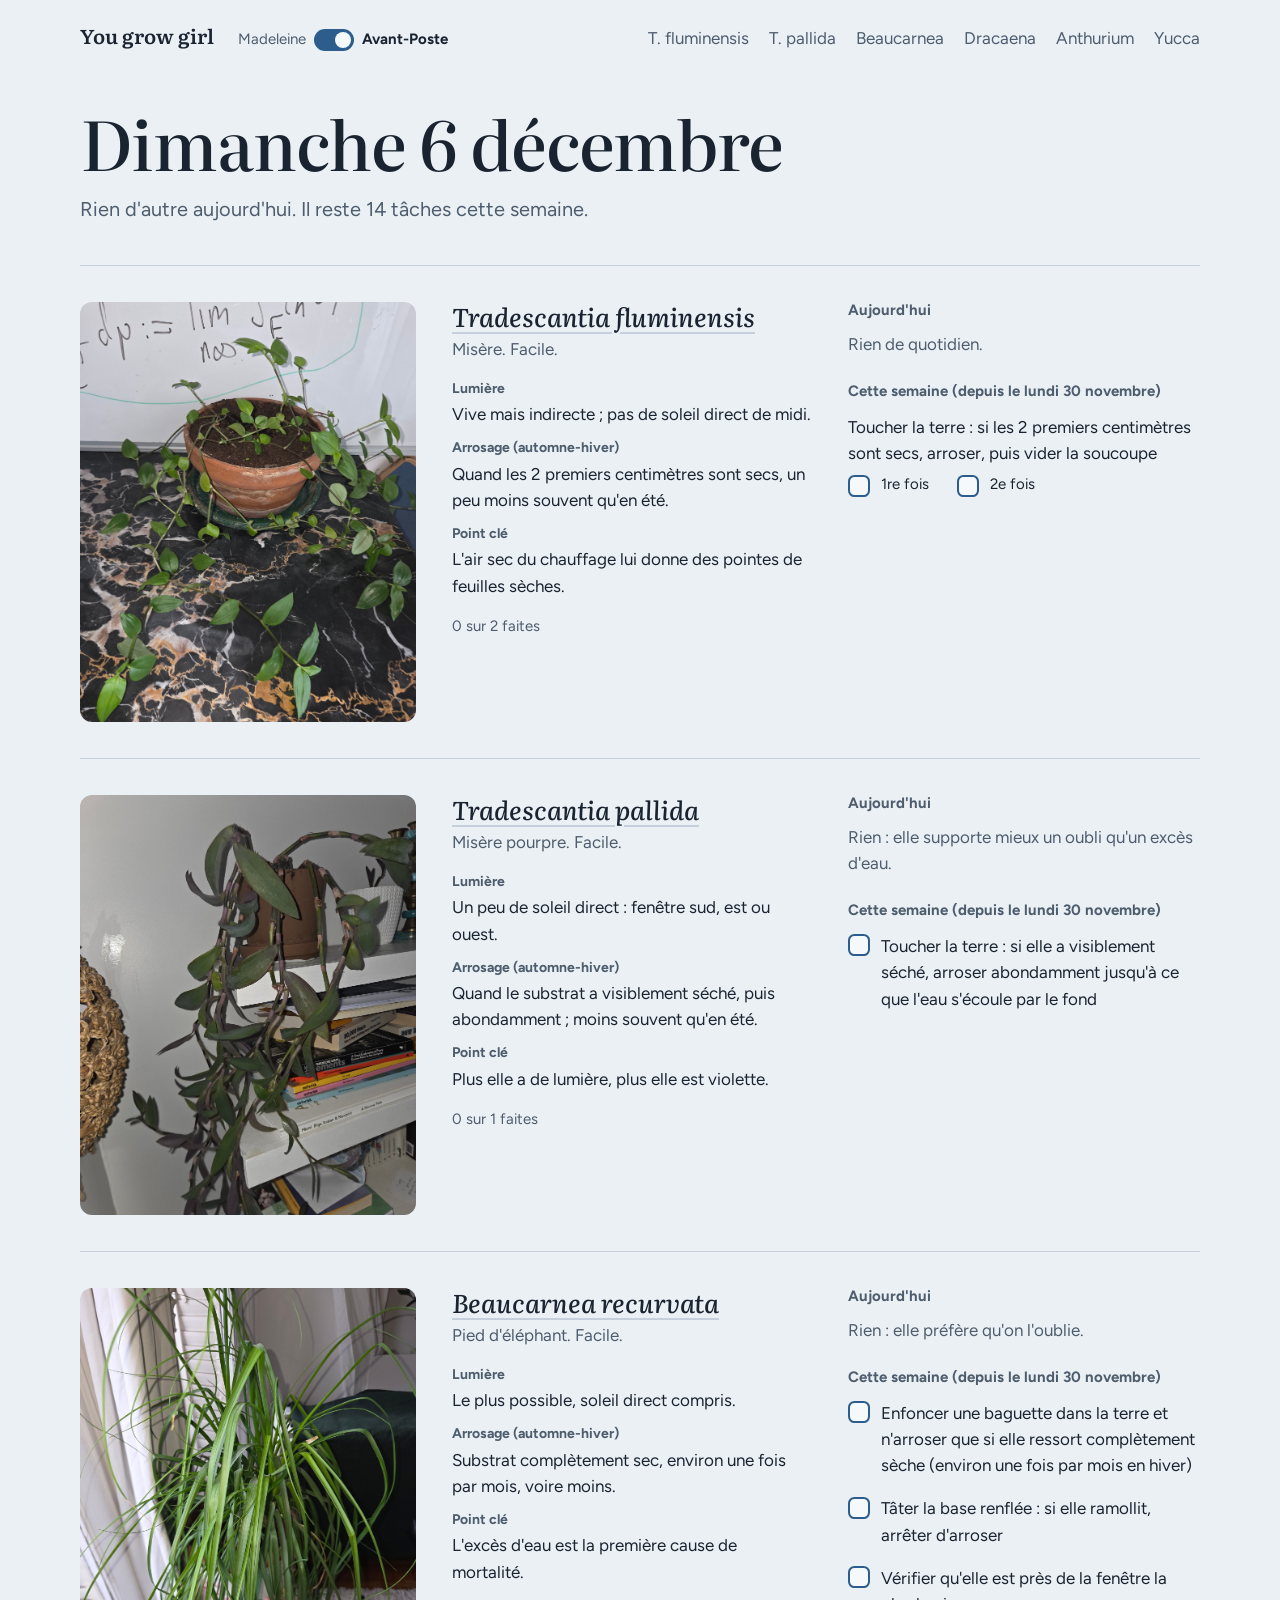
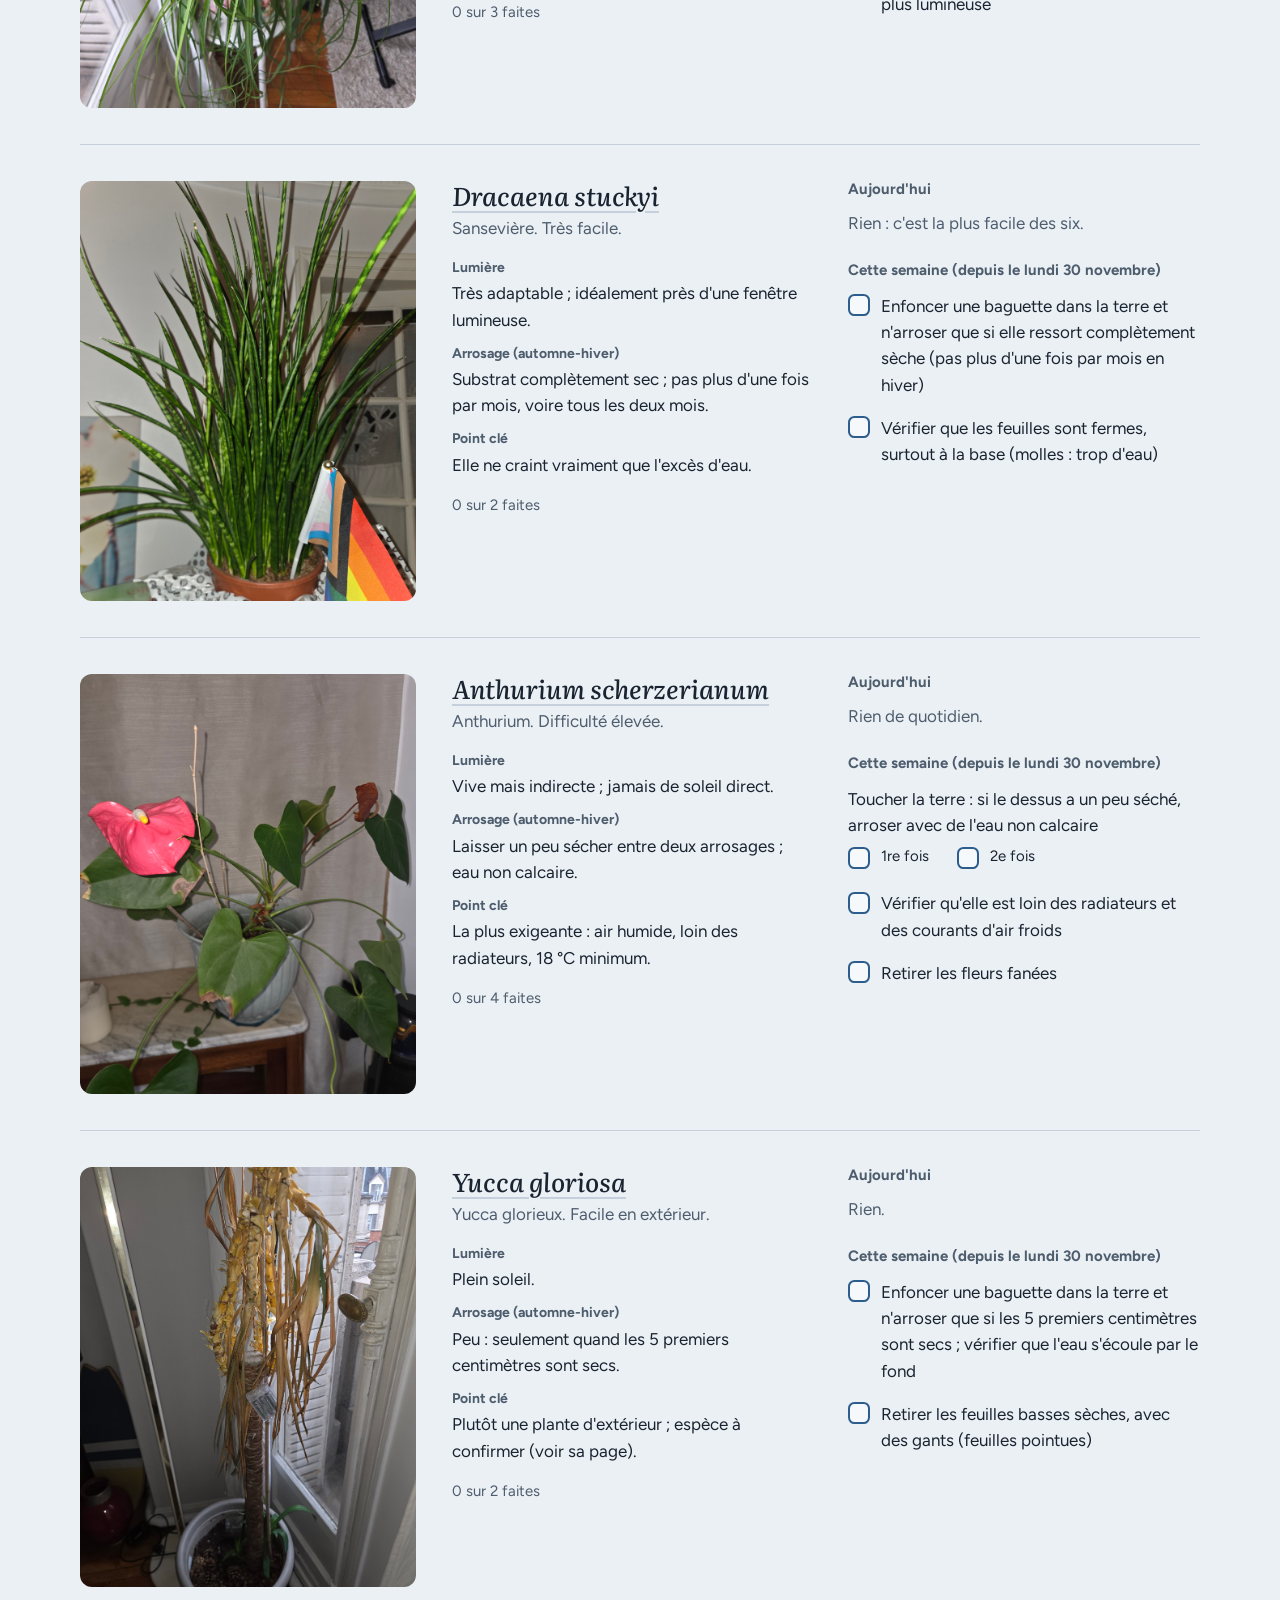
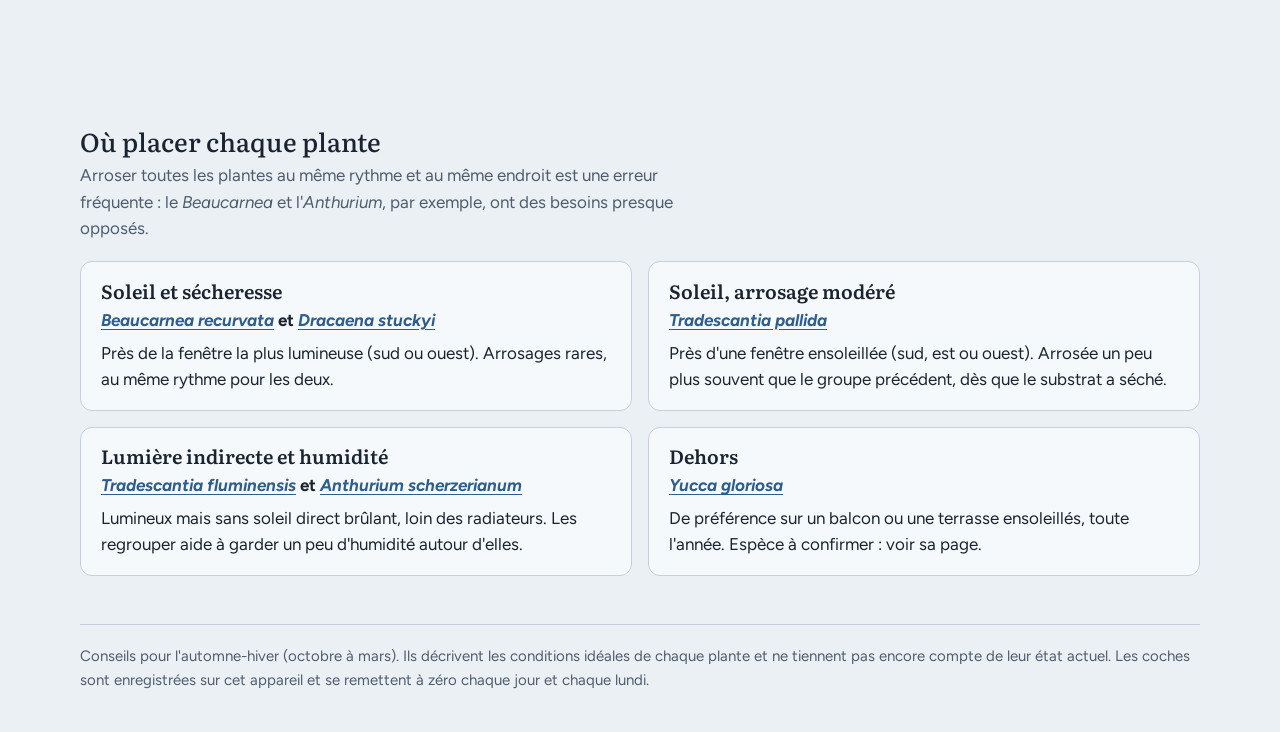
==== commit cec11be9: "Forcer les navigateurs à charger la nouvelle version du style Ajoute un numéro de version aux liens " ====
--- a/avant-poste/index.html
+++ b/avant-poste/index.html
@@ -9,7 +9,7 @@
   <link rel="preconnect" href="https://fonts.googleapis.com">
   <link rel="preconnect" href="https://fonts.gstatic.com" crossorigin>
   <link rel="stylesheet" href="https://fonts.googleapis.com/css2?family=Figtree:ital,wght@0,400;0,600;0,700;1,400&amp;family=Literata:ital,opsz,wght@0,7..72,400..700;1,7..72,400..700&amp;display=swap">
-  <link rel="stylesheet" href="../style.css">
+  <link rel="stylesheet" href="../style.css?v=20261125b">
 </head>
 <body>
 
@@ -205,7 +205,7 @@
     </footer>
   </main>
 
-  <script src="taches.js"></script>
-  <script src="../app.js"></script>
+  <script src="taches.js?v=20261125b"></script>
+  <script src="../app.js?v=20261125b"></script>
 </body>
 </html>
--- a/style.css
+++ b/style.css
@@ -130,26 +130,6 @@
   white-space: nowrap;
 }
 
-/* ---------- Motifs de feuilles ---------- */
-
-.motif {
-  background-color: var(--feuille);
-  background-repeat: repeat;
-}
-
-.motif-fittonia { background-image: url("motifs/fittonia.svg"); }
-.motif-begonia { background-image: url("motifs/begonia.svg"); }
-.motif-goeppertia { background-image: url("motifs/goeppertia.svg"); }
-.motif-pothos { background-image: url("motifs/pothos.svg"); }
-.motif-boutures { background-image: url("motifs/boutures.svg"); }
-
-.motif-tradescantia-fluminensis { background-image: url("avant-poste/motifs/tradescantia-fluminensis.svg"); }
-.motif-tradescantia-pallida { background-image: url("avant-poste/motifs/tradescantia-pallida.svg"); }
-.motif-beaucarnea { background-image: url("avant-poste/motifs/beaucarnea.svg"); }
-.motif-dracaena { background-image: url("avant-poste/motifs/dracaena.svg"); }
-.motif-anthurium { background-image: url("avant-poste/motifs/anthurium.svg"); }
-.motif-yucca { background-image: url("avant-poste/motifs/yucca.svg"); }
-
 /* ---------- En-tête ---------- */
 
 .entete {
@@ -296,10 +276,11 @@
 
 .ligne {
   display: grid;
-  grid-template-columns: 6.5rem minmax(0, 1fr);
+  grid-template-columns: minmax(0, 1fr);
   grid-template-areas:
-    "photo infos"
-    "taches taches";
+    "photo"
+    "infos"
+    "taches";
   gap: 1rem 1.25rem;
   padding: 1.75rem 0;
   border-top: 1px solid var(--ligne);
@@ -308,6 +289,8 @@
 .ligne-photo {
   grid-area: photo;
   align-self: start;
+  width: 100%;
+  max-width: 26rem;
 }
 
 .ligne-infos {
@@ -373,7 +356,7 @@
 
 @media (min-width: 48rem) {
   .ligne {
-    grid-template-columns: 9rem minmax(0, 1fr);
+    grid-template-columns: 17rem minmax(0, 1fr);
     grid-template-areas:
       "photo infos"
       "photo taches";
@@ -389,7 +372,7 @@
 
 @media (min-width: 68rem) {
   .ligne {
-    grid-template-columns: 10.5rem minmax(0, 1fr) minmax(19rem, 24rem);
+    grid-template-columns: 21rem minmax(0, 1fr) minmax(17rem, 22rem);
     grid-template-areas: "photo infos taches";
     gap: 2.25rem;
   }
@@ -568,10 +551,6 @@
 
 /* ---------- Page d'une plante ---------- */
 
-.bandeau {
-  height: clamp(4.5rem, 12vw, 8rem);
-}
-
 .titre-plante {
   padding: 2rem 0 2rem;
 }
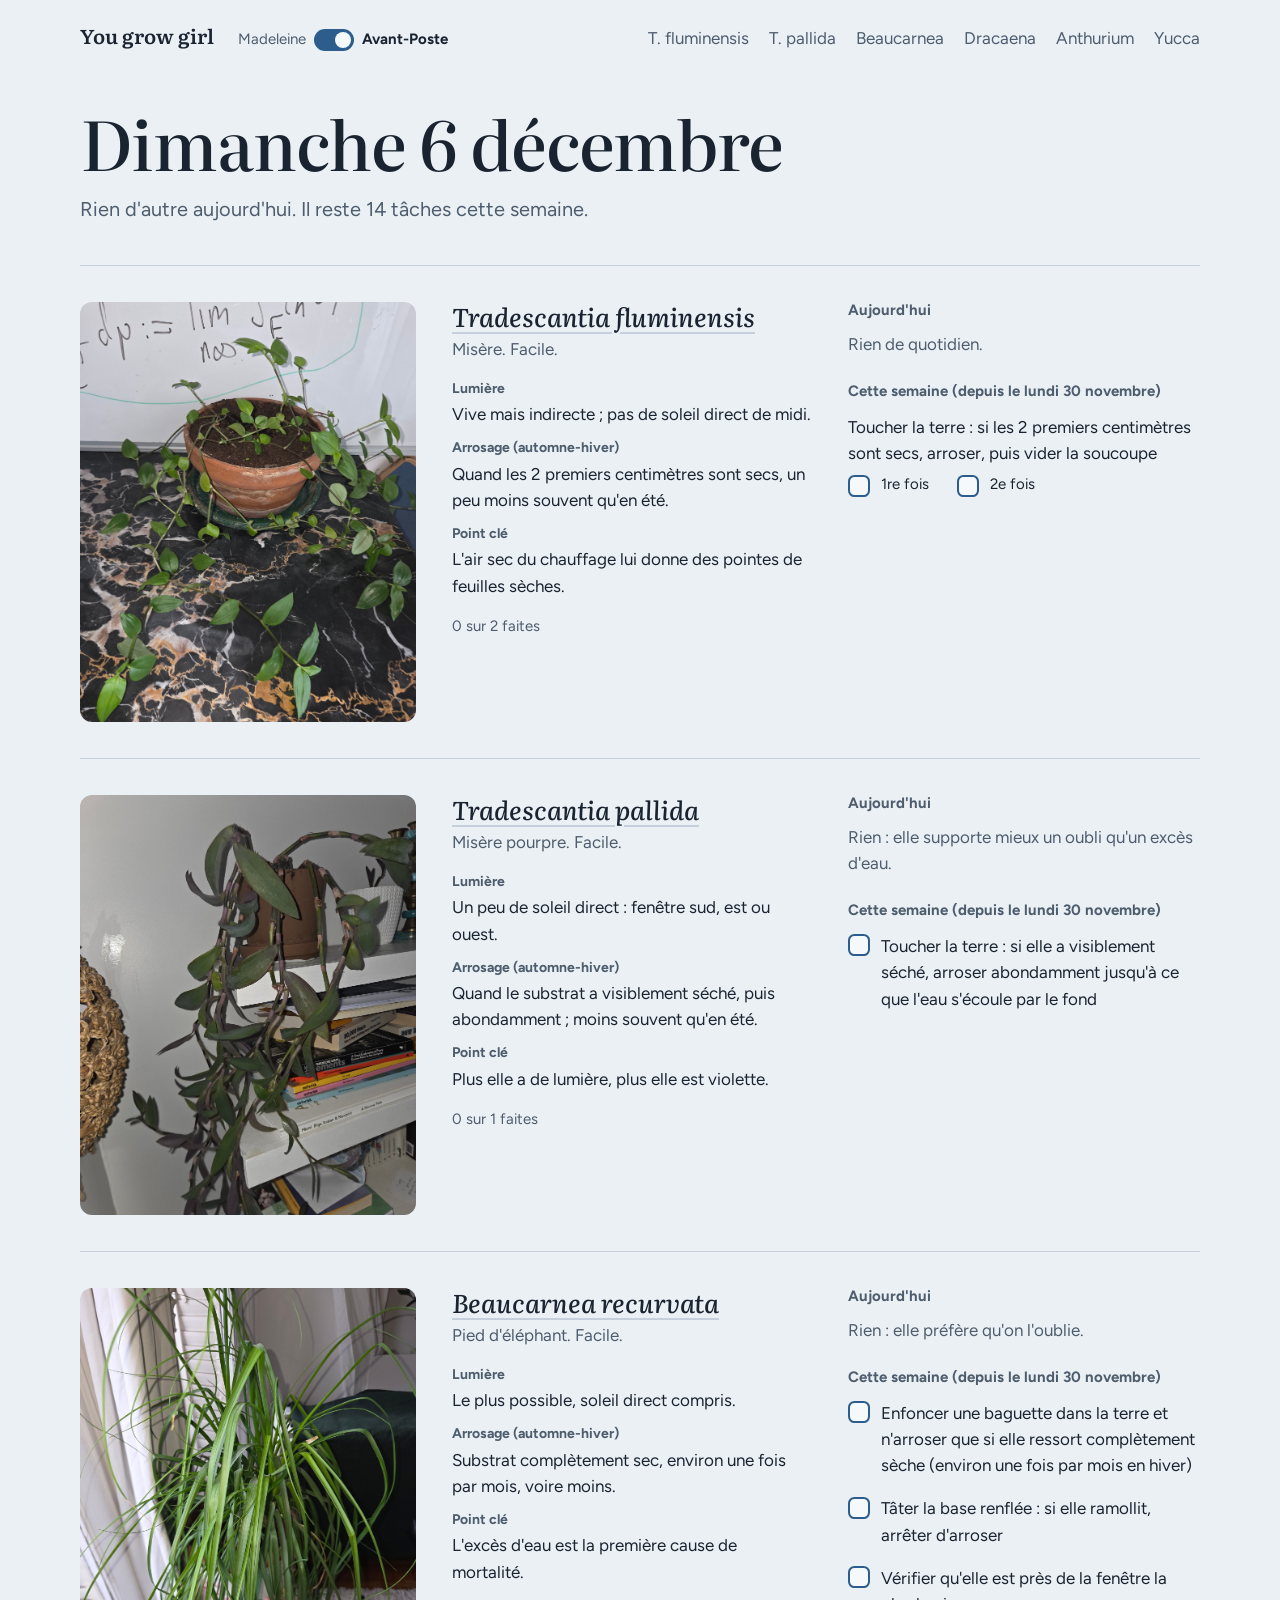
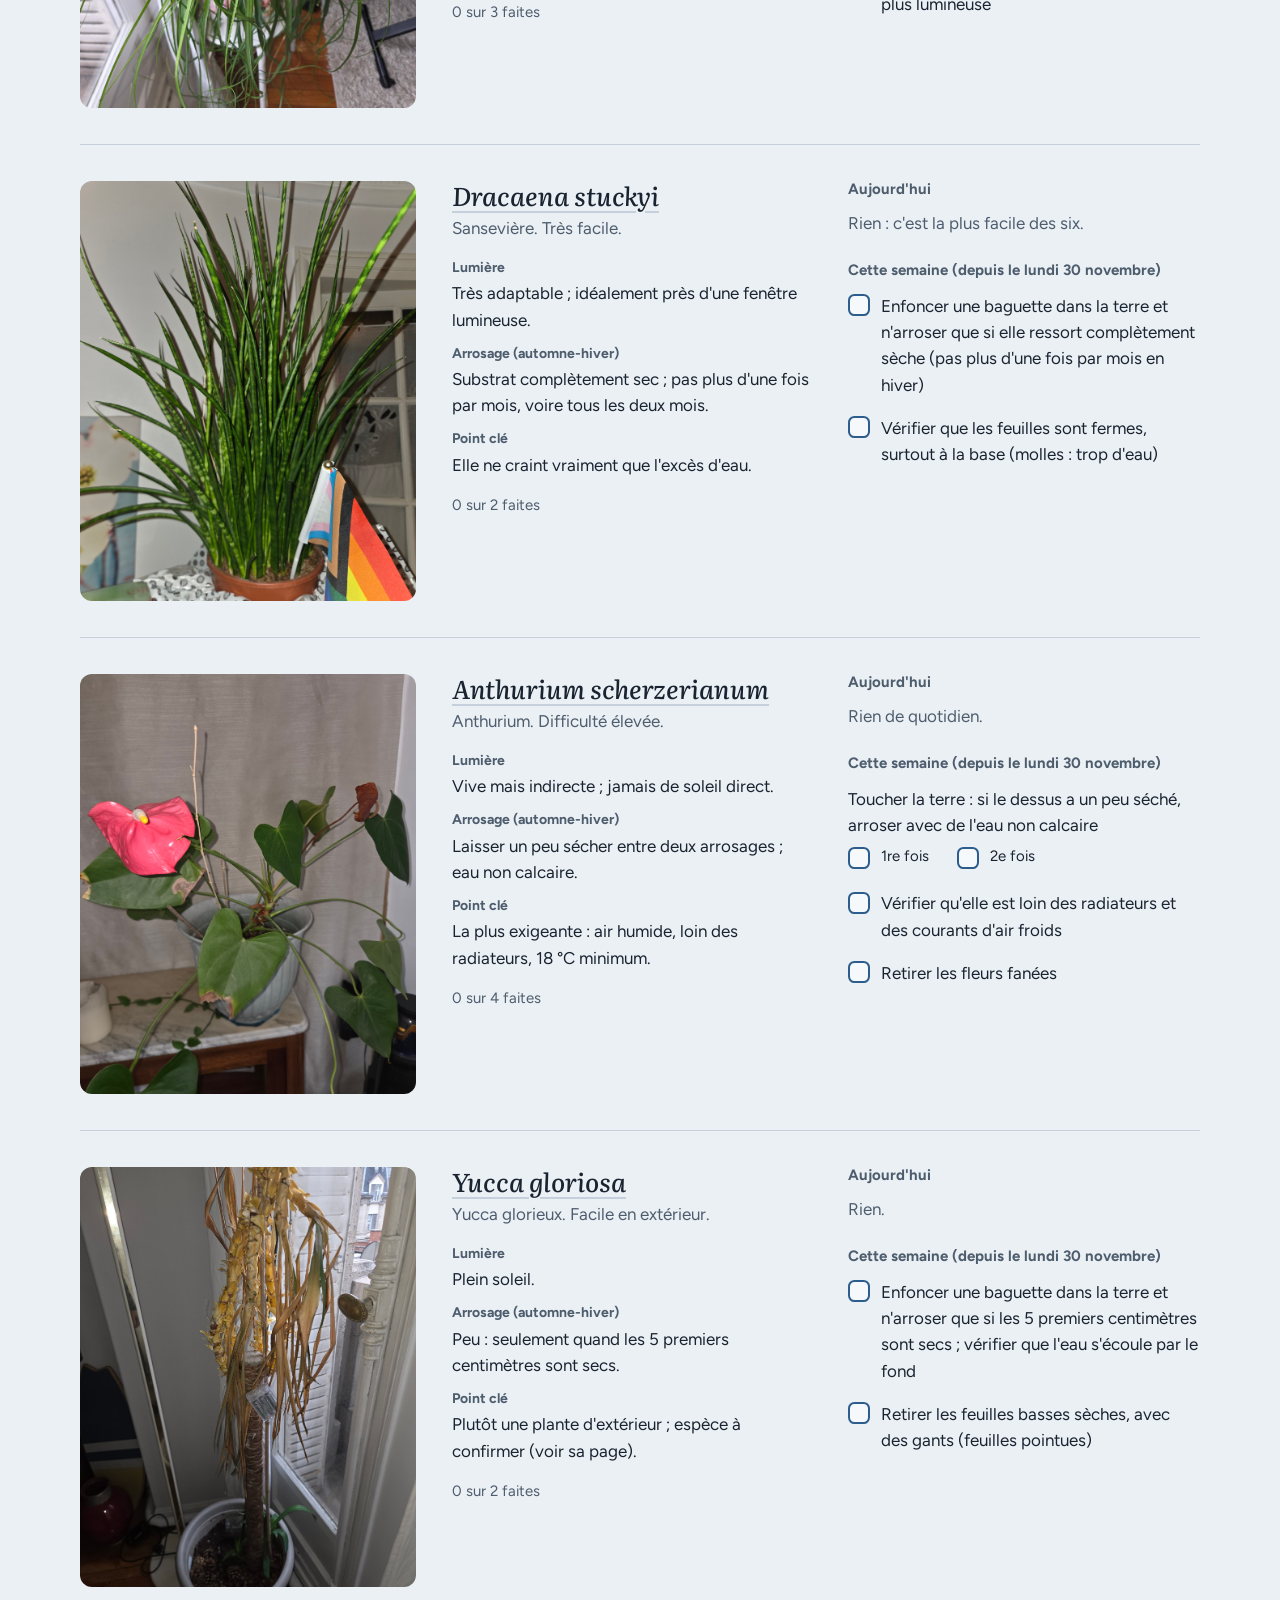
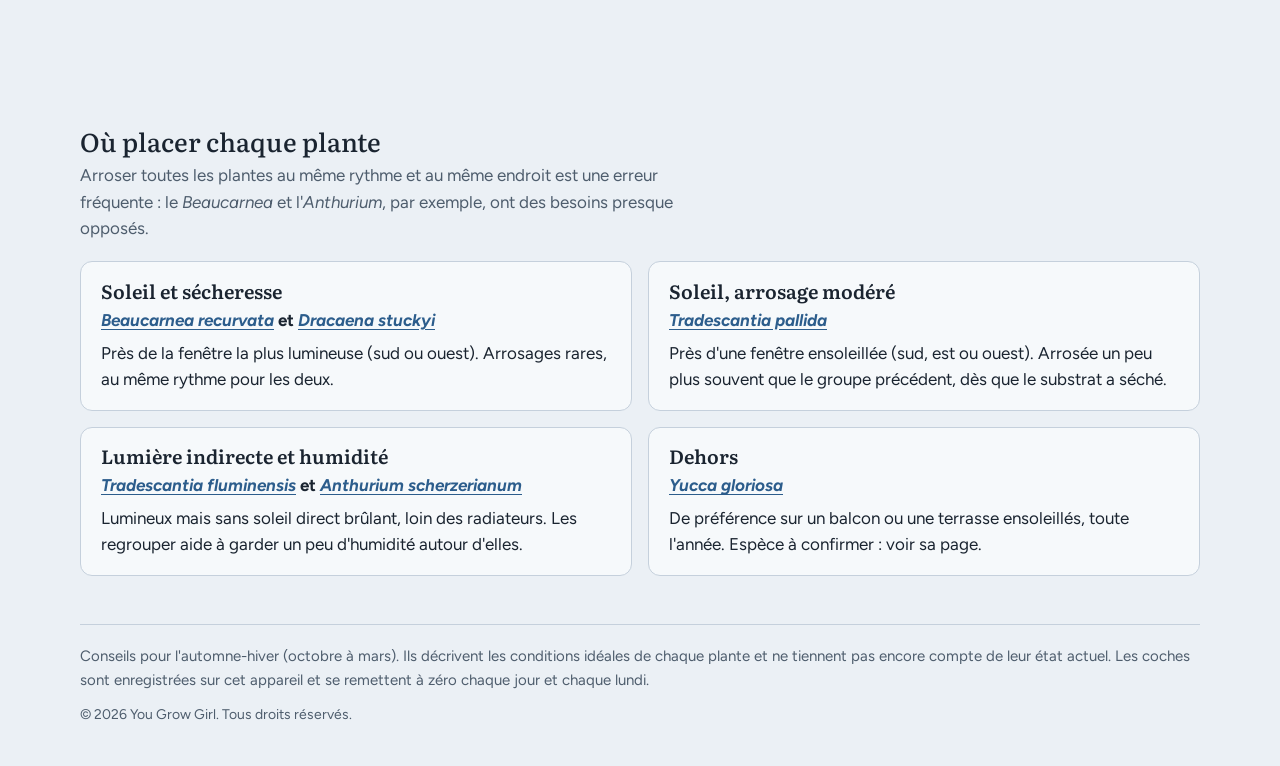
==== commit 37a24864: "Ajouter un copyright en bas de chaque page « © 2026 You Grow Girl. Tous droits réservés. » dans le p" ====
--- a/avant-poste/index.html
+++ b/avant-poste/index.html
@@ -9,7 +9,7 @@
   <link rel="preconnect" href="https://fonts.googleapis.com">
   <link rel="preconnect" href="https://fonts.gstatic.com" crossorigin>
   <link rel="stylesheet" href="https://fonts.googleapis.com/css2?family=Figtree:ital,wght@0,400;0,600;0,700;1,400&amp;family=Literata:ital,opsz,wght@0,7..72,400..700;1,7..72,400..700&amp;display=swap">
-  <link rel="stylesheet" href="../style.css?v=20261125b">
+  <link rel="stylesheet" href="../style.css?v=20261126">
 </head>
 <body>
 
@@ -199,13 +199,14 @@
     </section>
 
     <footer class="pied">
-      Conseils pour l'automne-hiver (octobre à mars). Ils décrivent les conditions idéales de chaque plante
+      <p>Conseils pour l'automne-hiver (octobre à mars). Ils décrivent les conditions idéales de chaque plante
       et ne tiennent pas encore compte de leur état actuel. Les coches sont enregistrées sur cet appareil
-      et se remettent à zéro chaque jour et chaque lundi.
+      et se remettent à zéro chaque jour et chaque lundi.</p>
+      <p class="copyright">© 2026 You Grow Girl. Tous droits réservés.</p>
     </footer>
   </main>
 
-  <script src="taches.js?v=20261125b"></script>
-  <script src="../app.js?v=20261125b"></script>
+  <script src="taches.js?v=20261126"></script>
+  <script src="../app.js?v=20261126"></script>
 </body>
 </html>
--- a/style.css
+++ b/style.css
@@ -914,3 +914,12 @@
     transition: none;
   }
 }
+
+.pied p {
+  margin: 0;
+}
+
+.pied .copyright {
+  margin-top: 0.75rem;
+  font-size: 0.875rem;
+}
